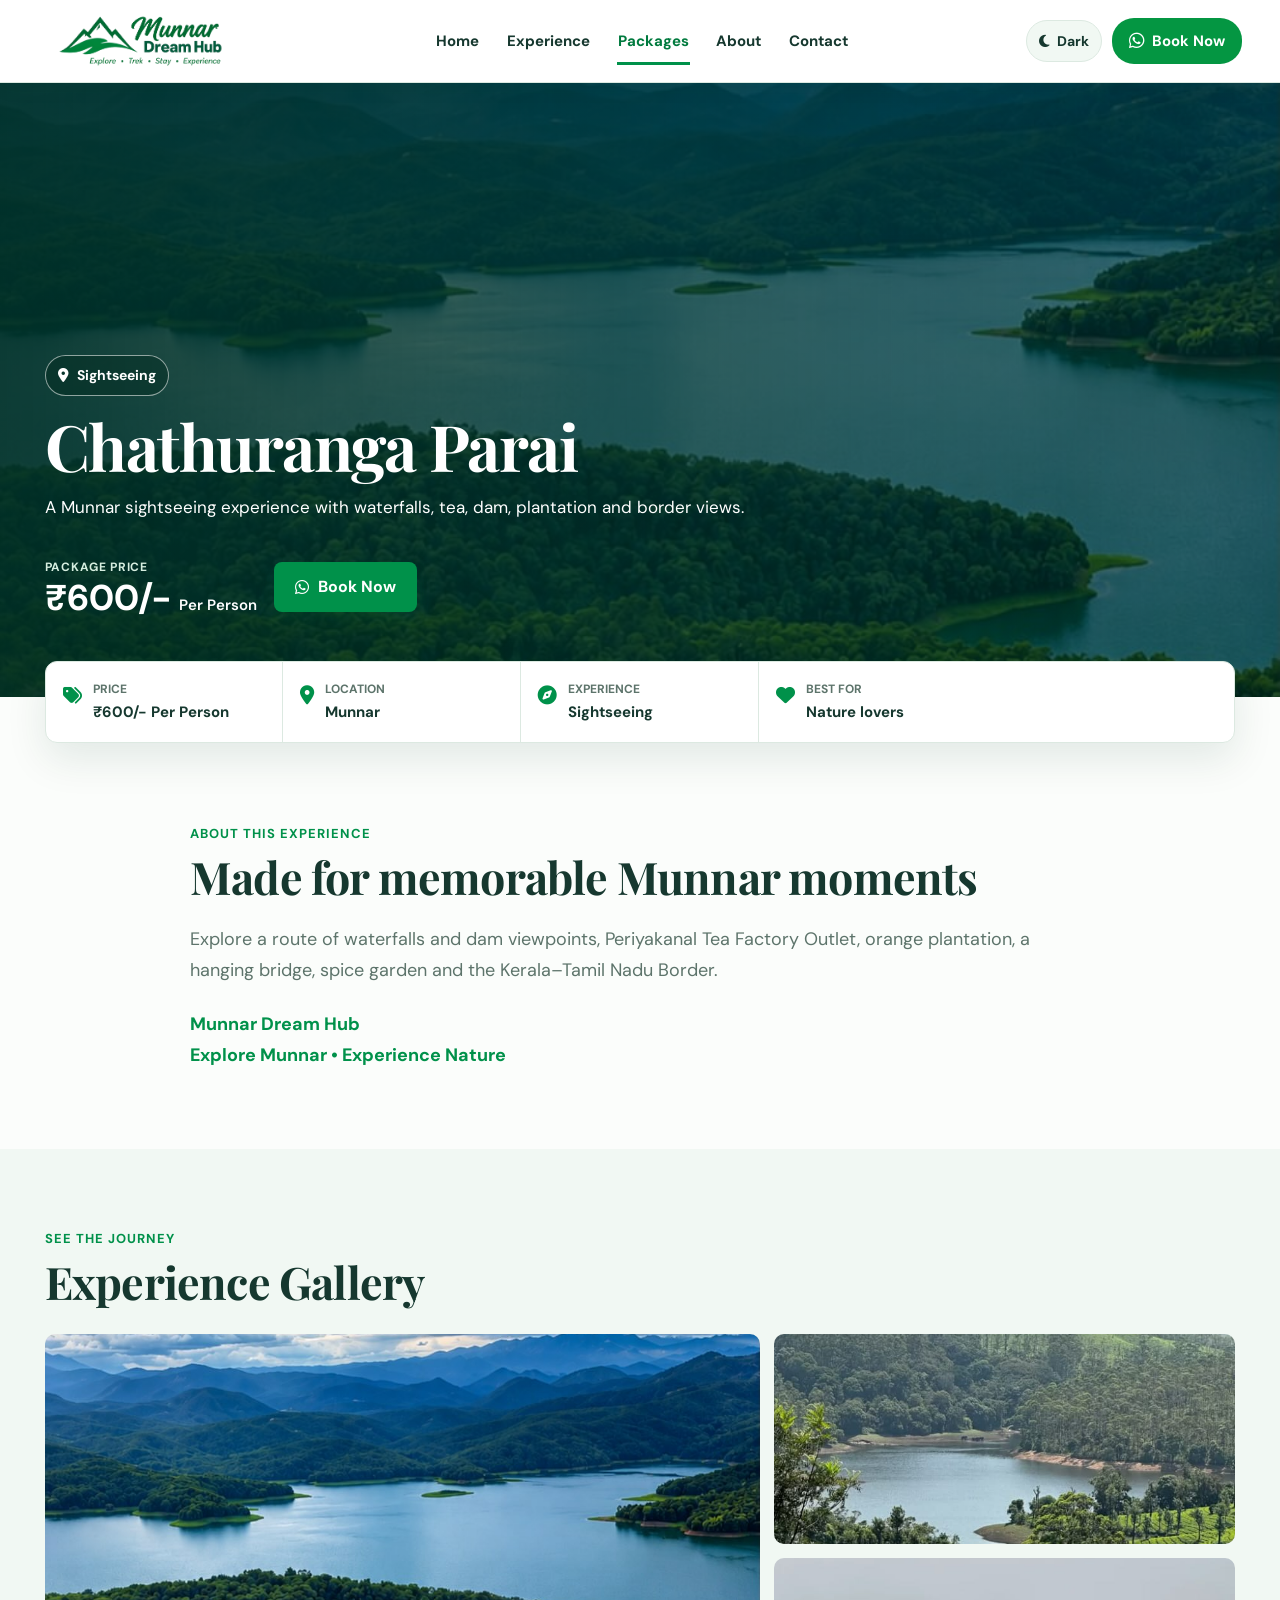
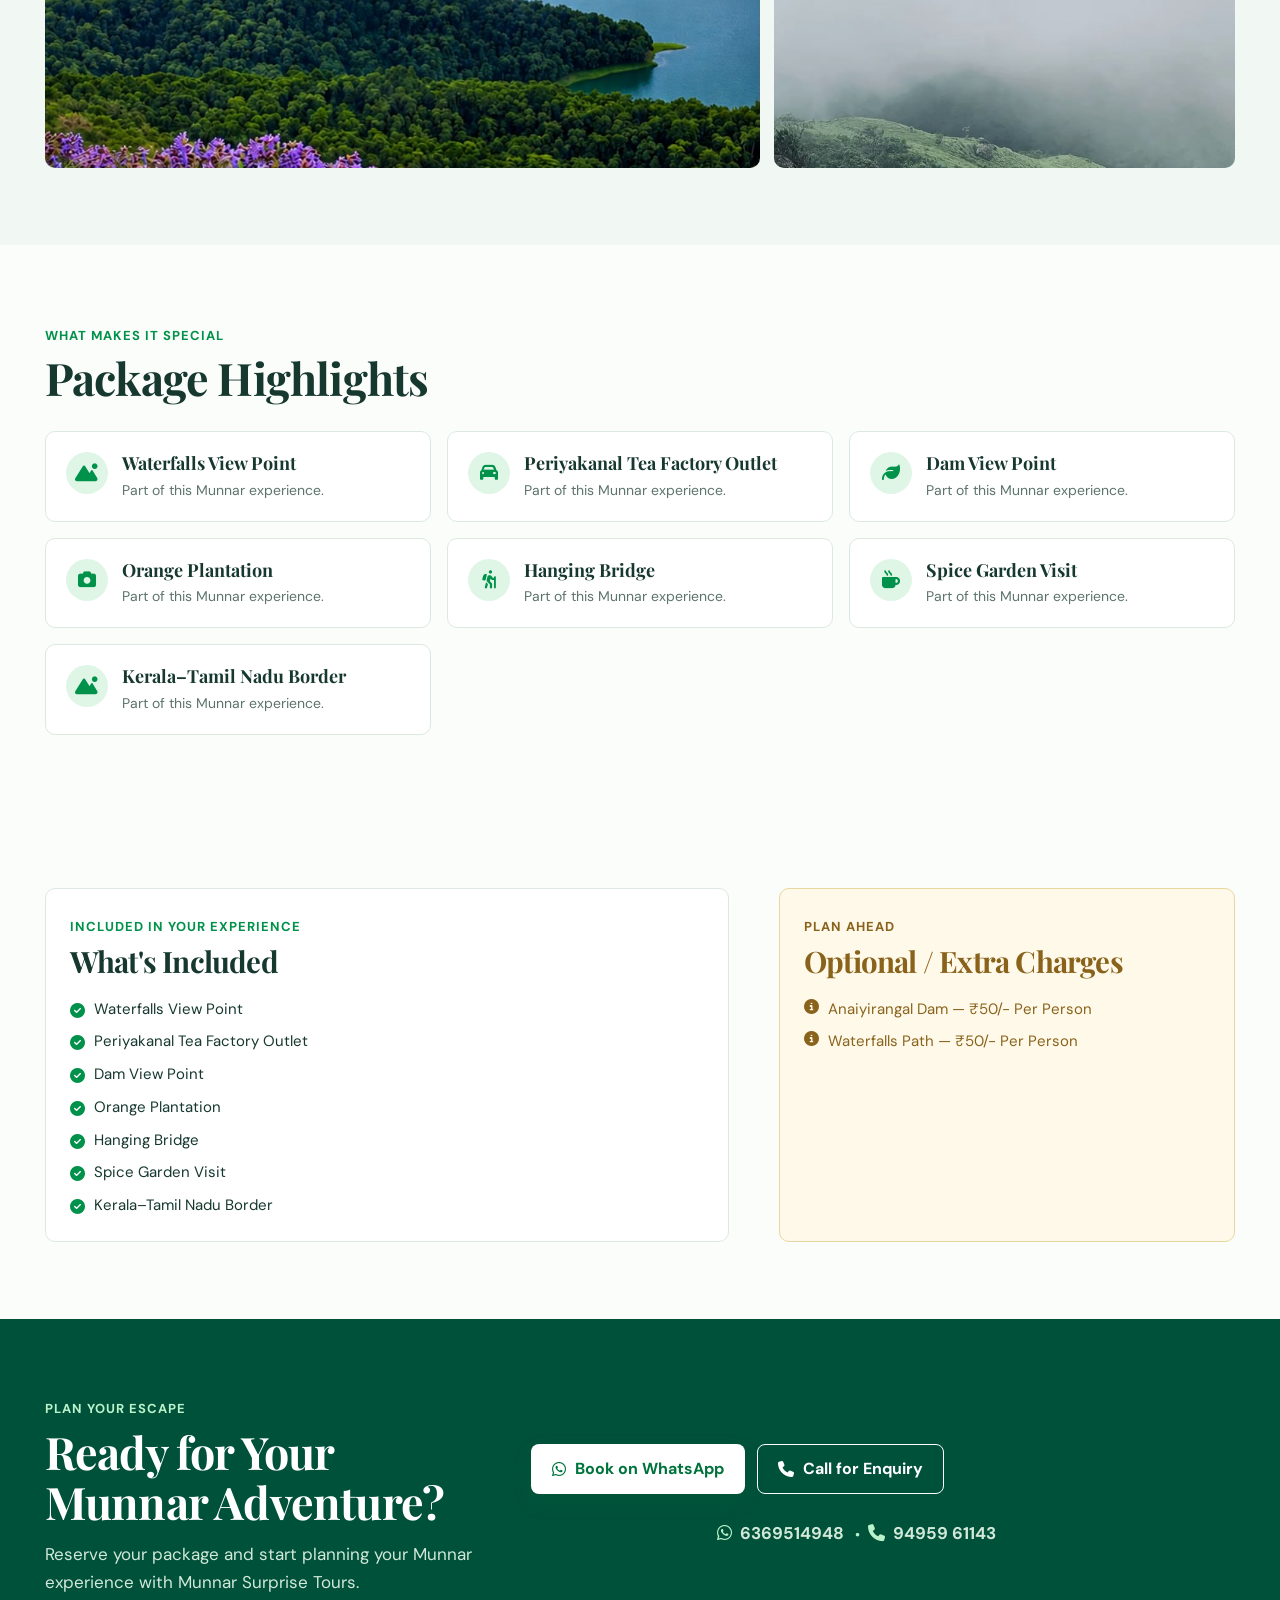
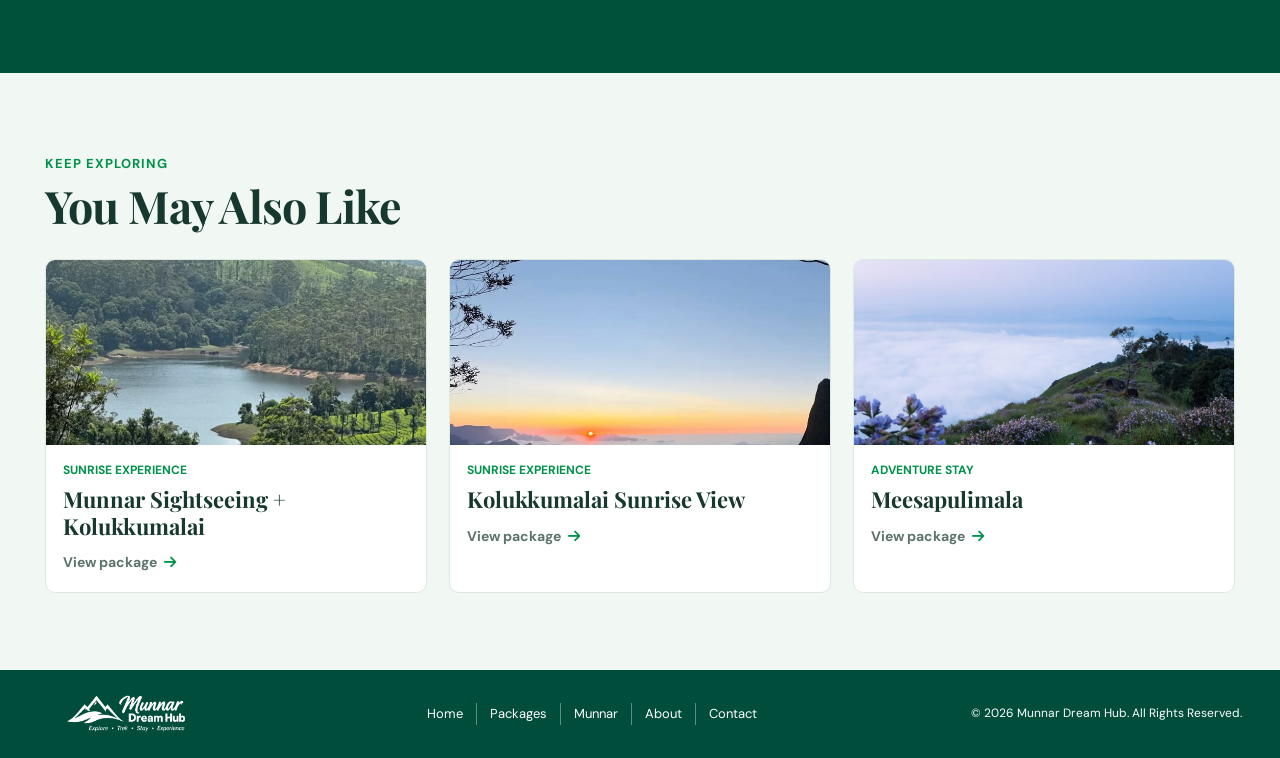
==== pages/chathuranga-parai.html @ 33ad2d3d "first commit" ====
<!doctype html>
<html lang="en">

<head>
  <base href="../">
  <meta charset="utf-8">
  <meta name="viewport" content="width=device-width, initial-scale=1">
  <meta name="theme-color" content="#006c3c">
  <title>Chathuranga Parai Sightseeing Tour | Munnar Surprise Tours</title>
  <meta name="description"
    content="Discover Chathuranga Parai with waterfalls, tea factory, dam, plantation, bridge and border views in Munnar.">
  <link rel="canonical" href="https://munnarsurprisetours.netlify.app/pages/chathuranga-parai.html">
  <meta property="og:title" content="Chathuranga Parai Sightseeing Tour | Munnar Surprise Tours">
  <meta property="og:description"
    content="A Munnar sightseeing experience with waterfalls, tea, dam, plantation and border views.">
  <meta property="og:image" content="https://munnarsurprisetours.netlify.app/assets/img/background-image.jpeg">
  <meta property="og:type" content="website">
  <link rel="preconnect" href="https://fonts.googleapis.com">
  <link rel="preconnect" href="https://fonts.gstatic.com" crossorigin>
  <link
    href="https://fonts.googleapis.com/css2?family=DM+Sans:wght@400;500;600;700&family=Playfair+Display:wght@600;700&family=Caveat:wght@500;600&display=swap"
    rel="stylesheet">
  <link rel="stylesheet" href="assets/vendor/fontawesome/css/all.min.css">
  <script>try { document.documentElement.dataset.theme = localStorage.getItem("munnar-surprise-theme") || (matchMedia("(prefers-color-scheme: dark)").matches ? "dark" : "light"); } catch (error) { document.documentElement.dataset.theme = "light"; }</script>
  <link rel="stylesheet" href="assets/css/style.css">
</head>

<body class="detail-page" data-package-slug="chathuranga-parai">
  <header class="site-header"><a class="brand" href="index.html" aria-label="Munnar Dream Hub home"><img
        src="assets/img/logo.png" alt="Munnar Dream Hub"></a>
    <nav class="desktop-nav" aria-label="Main navigation"><a href="index.html">Home</a><a href="index.html#experiences">Experience</a><a class="active"
        href="index.html#packages">Packages</a><a
        href="index.html#about">About</a><a href="index.html#contact">Contact</a></nav>
    <div class="header-actions"><button class="theme-toggle" type="button" data-theme-toggle
        aria-label="Switch to dark mode" aria-pressed="false"></button><a class="whatsapp top-wa"
        href="https://wa.me/916369514948" target="_blank" rel="noopener"><i class="fa-brands fa-whatsapp"></i><span>Book
          Now</span></a></div><button class="menu-btn" id="menuBtn" aria-label="Open navigation" aria-expanded="false"
      aria-controls="mobileNav"><i class="fa-solid fa-bars"></i></button>
  </header>
  <nav class="mobile-nav" id="mobileNav" aria-label="Mobile navigation"><a href="index.html">Home</a><a href="index.html#experiences">Experience</a><a class="active"
      href="index.html#packages">Packages</a><a
      href="index.html#about">About</a><a href="index.html#contact">Contact</a>
    <div class="mobile-nav-actions"><button class="theme-toggle" type="button" data-theme-toggle
        aria-label="Switch to dark mode" aria-pressed="false"></button><a class="whatsapp"
        href="https://wa.me/916369514948" target="_blank" rel="noopener"><i class="fa-brands fa-whatsapp"></i> Book
        Now</a></div>
  </nav>
  <main id="packageDetailPage"></main>
  <footer><a class="footer-brand" href="index.html"><img src="assets/img/logo.png" alt="Munnar Dream Hub"></a>
    <div class="footer-links"><a href="index.html">Home</a><a href="index.html#packages">Packages</a><a
        href="index.html#experiences">Munnar</a><a href="index.html#about">About</a><a
        href="index.html#contact">Contact</a></div>
    <div class="footer-right"><small>© 2026 Munnar Dream Hub. All Rights Reserved.</small></div>
  </footer>
  <script src="assets/js/package-data.js"></script>
  <script src="assets/js/theme.js"></script>
  <script src="assets/js/package-detail.js"></script>
</body>

</html>
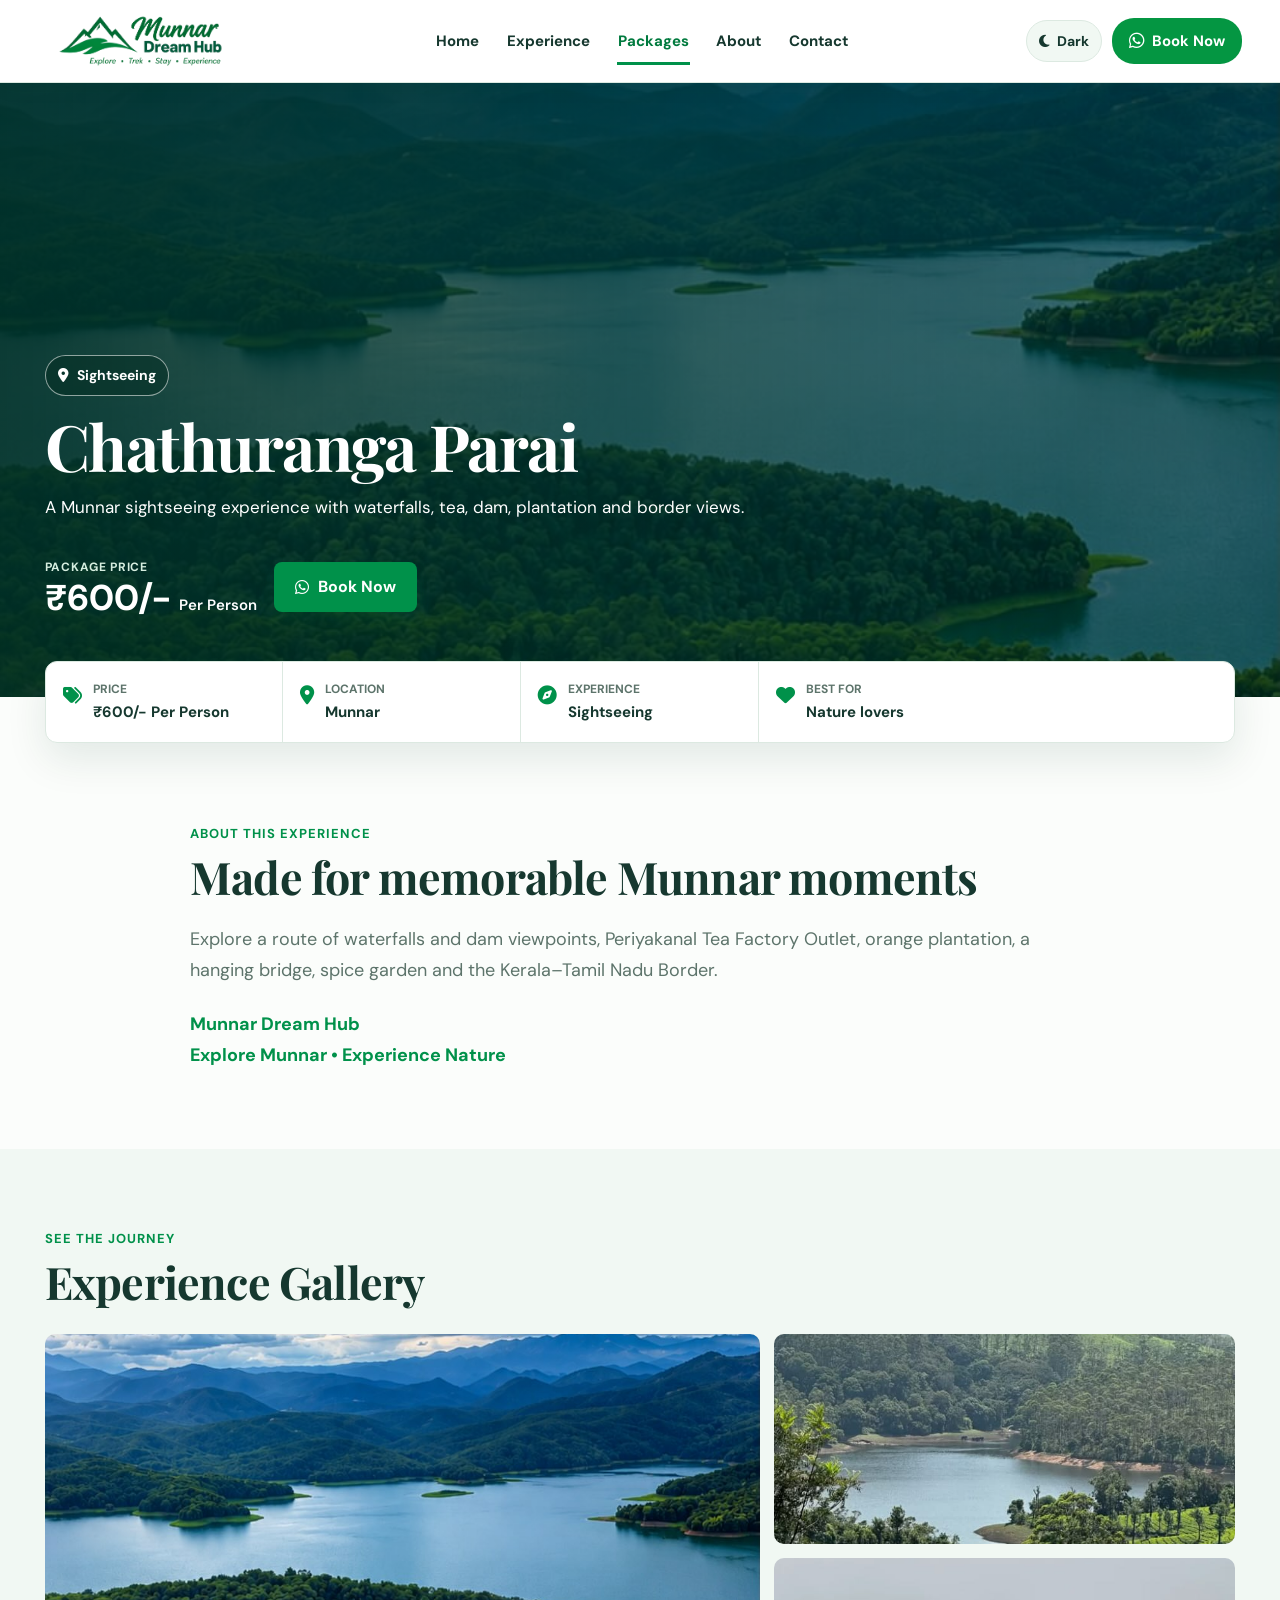
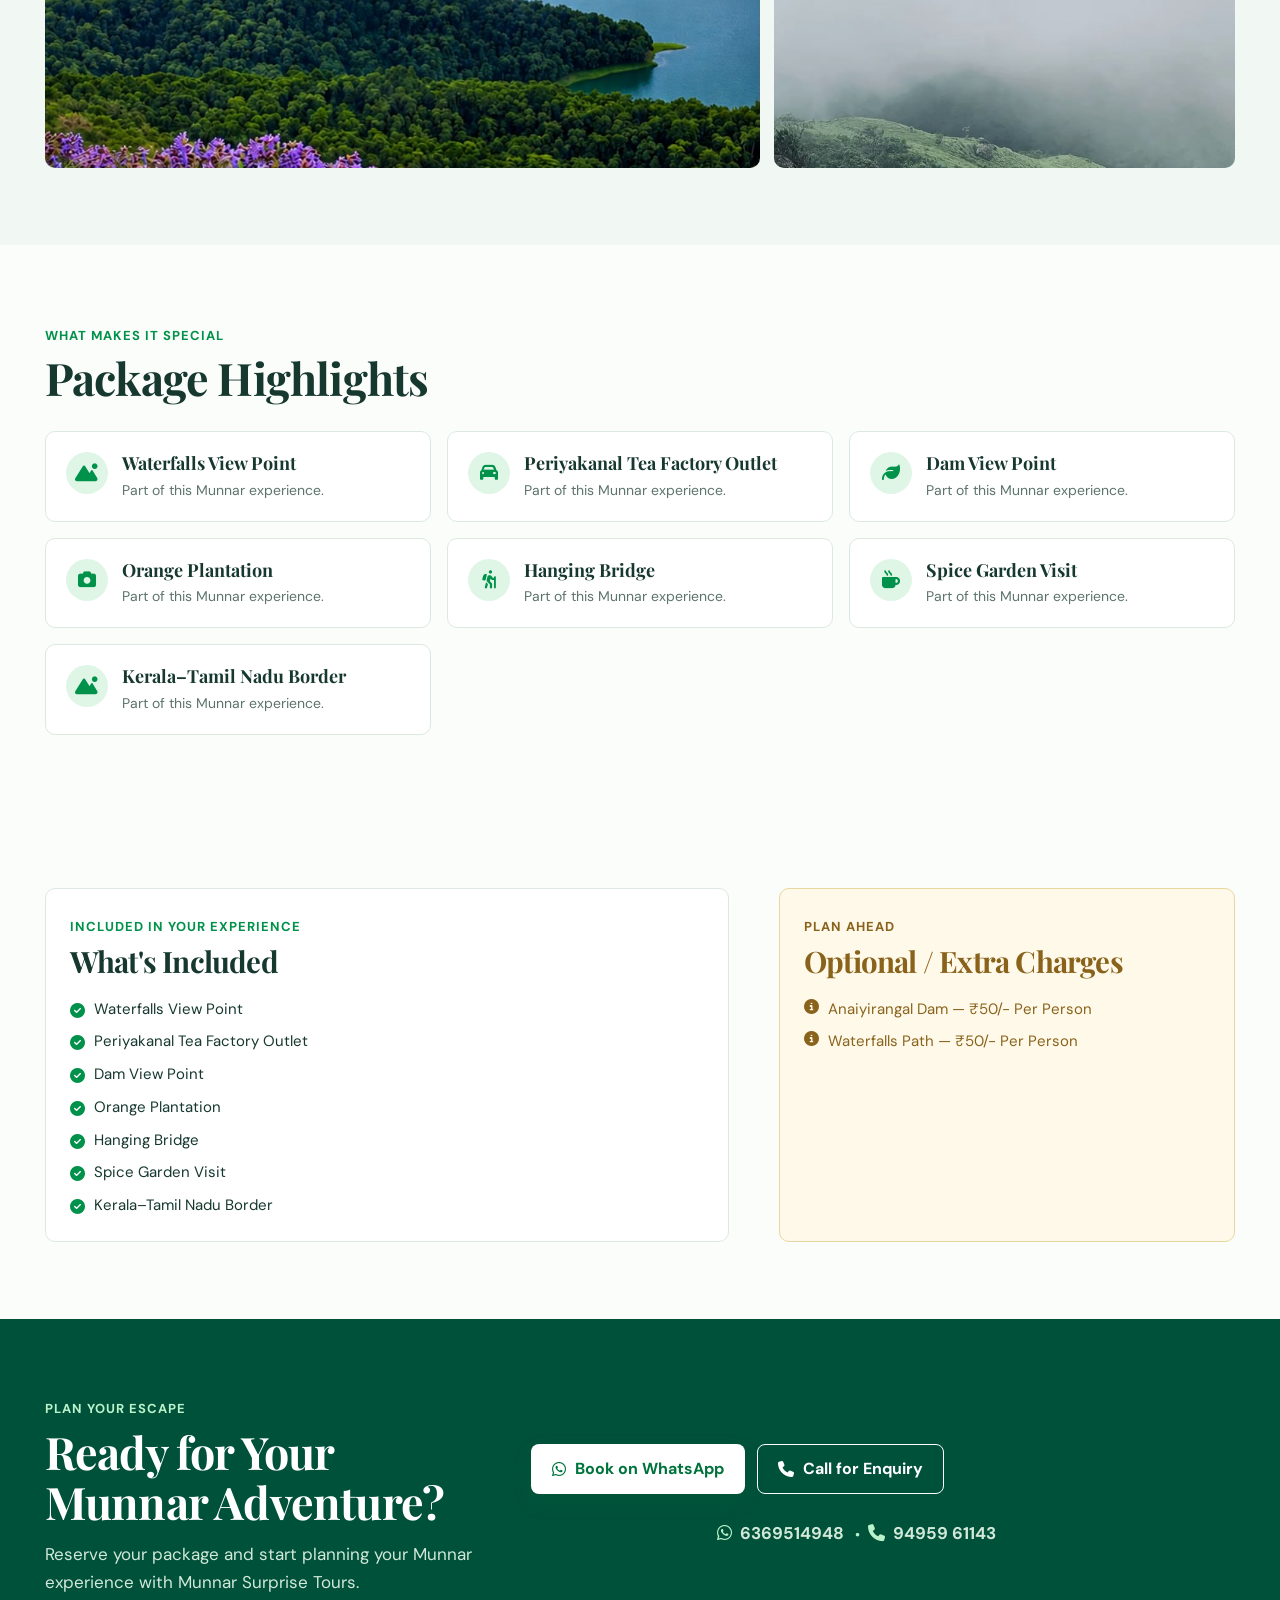
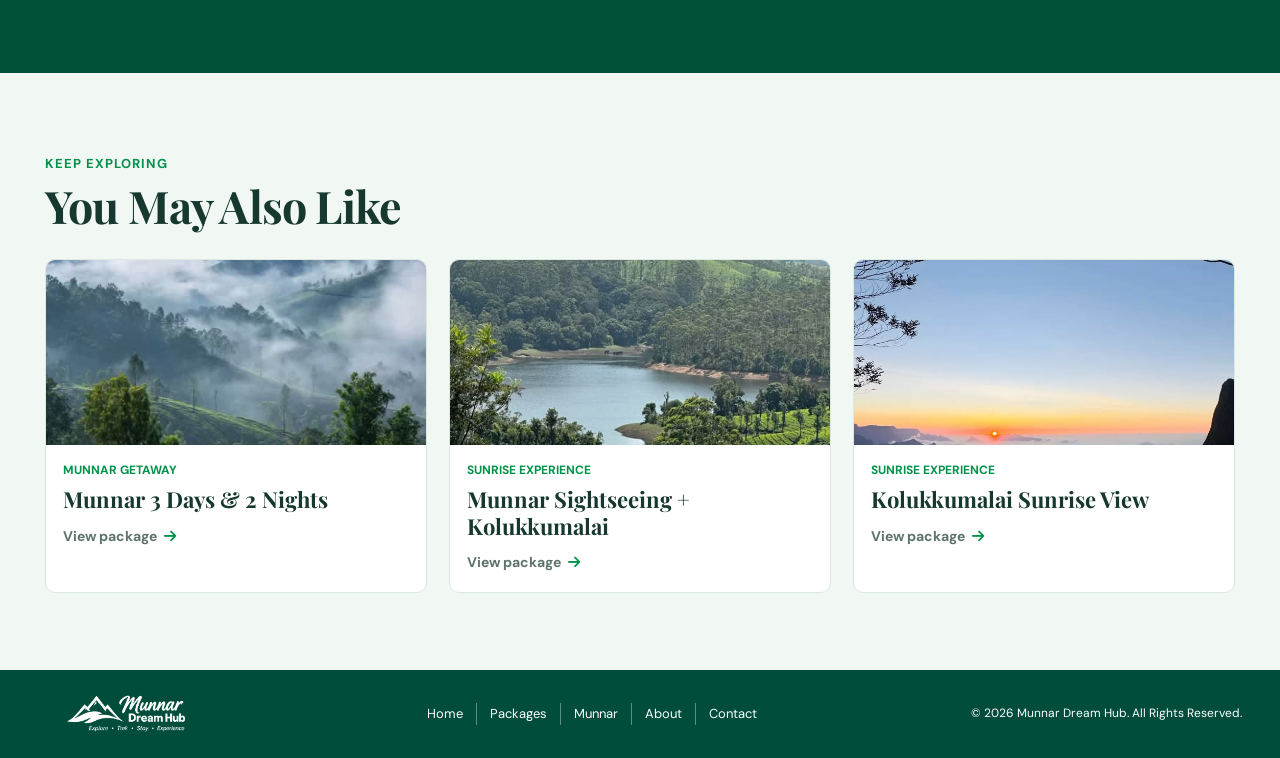
==== commit 3b0d71b9: "Update project files" ====
--- a/pages/chathuranga-parai.html
+++ b/pages/chathuranga-parai.html
@@ -21,7 +21,7 @@
     href="https://fonts.googleapis.com/css2?family=DM+Sans:wght@400;500;600;700&family=Playfair+Display:wght@600;700&family=Caveat:wght@500;600&display=swap"
     rel="stylesheet">
   <link rel="stylesheet" href="assets/vendor/fontawesome/css/all.min.css">
-  <script>try { document.documentElement.dataset.theme = localStorage.getItem("munnar-surprise-theme") || (matchMedia("(prefers-color-scheme: dark)").matches ? "dark" : "light"); } catch (error) { document.documentElement.dataset.theme = "light"; }</script>
+  <script>try { document.documentElement.dataset.theme = localStorage.getItem("munnar-surprise-theme") || "light"; } catch (error) { document.documentElement.dataset.theme = "light"; }</script>
   <link rel="stylesheet" href="assets/css/style.css">
 </head>
 
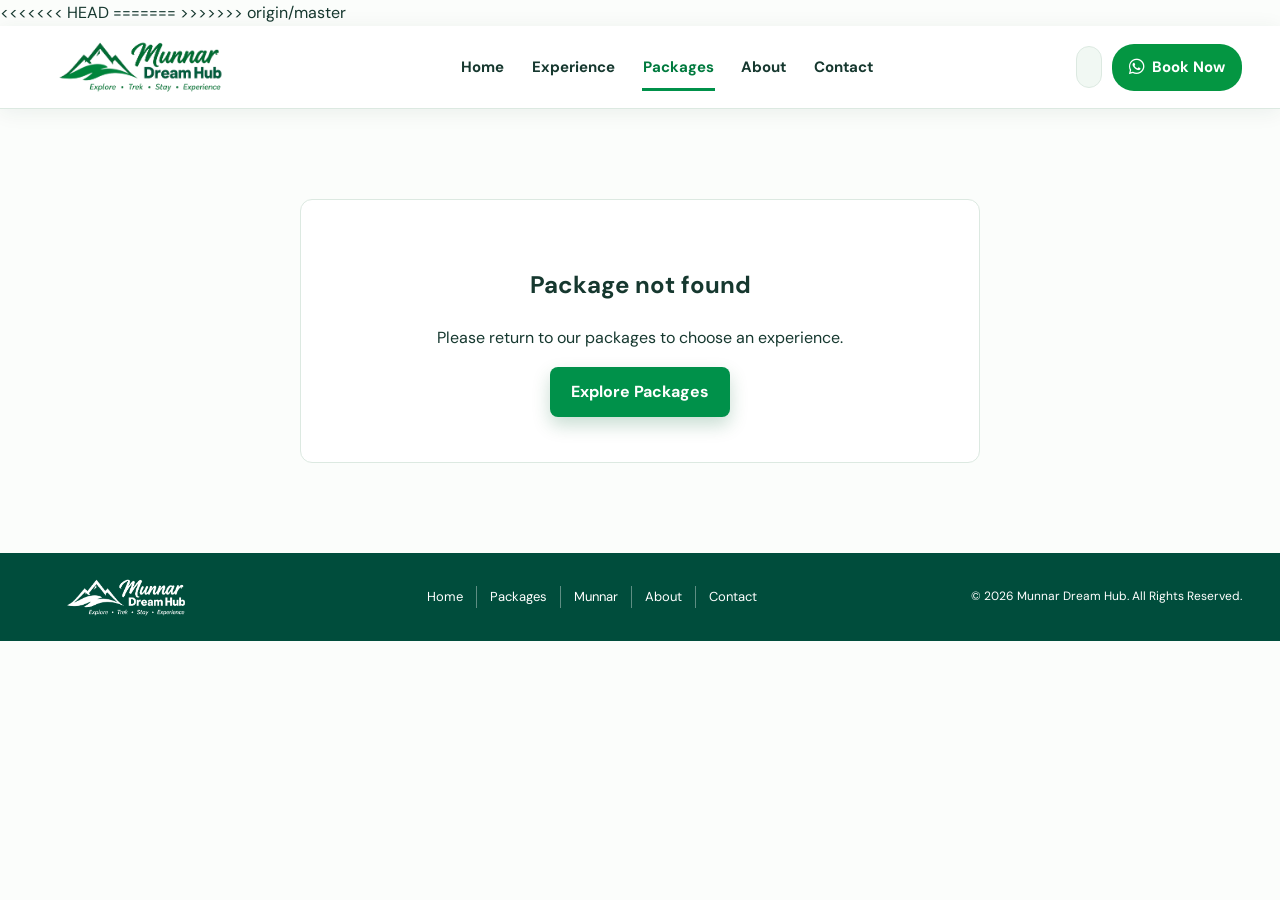
==== commit 6d52a7a9: "Merge master into main" ====
--- a/pages/chathuranga-parai.html
+++ b/pages/chathuranga-parai.html
@@ -21,7 +21,11 @@
     href="https://fonts.googleapis.com/css2?family=DM+Sans:wght@400;500;600;700&family=Playfair+Display:wght@600;700&family=Caveat:wght@500;600&display=swap"
     rel="stylesheet">
   <link rel="stylesheet" href="assets/vendor/fontawesome/css/all.min.css">
+<<<<<<< HEAD
+  <script>try { document.documentElement.dataset.theme = localStorage.getItem("munnar-surprise-theme") || (matchMedia("(prefers-color-scheme: dark)").matches ? "dark" : "light"); } catch (error) { document.documentElement.dataset.theme = "light"; }</script>
+=======
   <script>try { document.documentElement.dataset.theme = localStorage.getItem("munnar-surprise-theme") || "light"; } catch (error) { document.documentElement.dataset.theme = "light"; }</script>
+>>>>>>> origin/master
   <link rel="stylesheet" href="assets/css/style.css">
 </head>
 
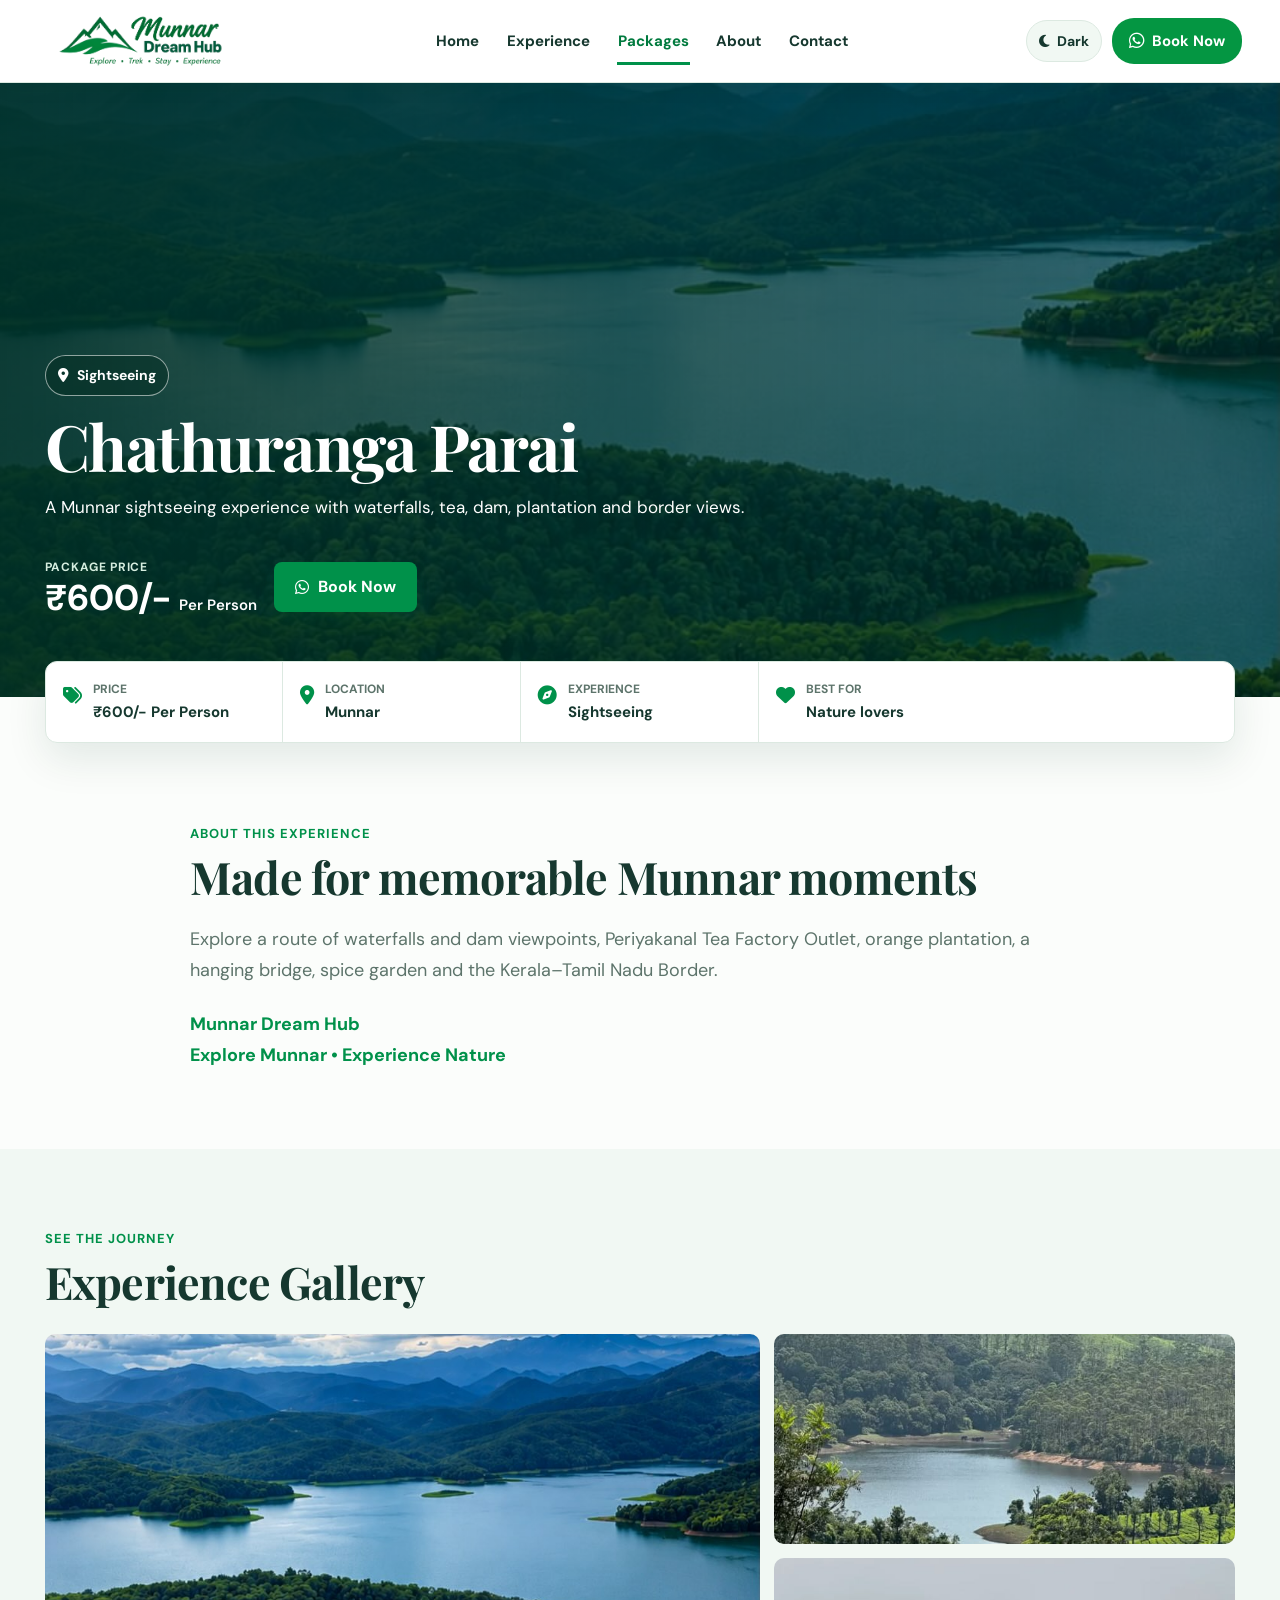
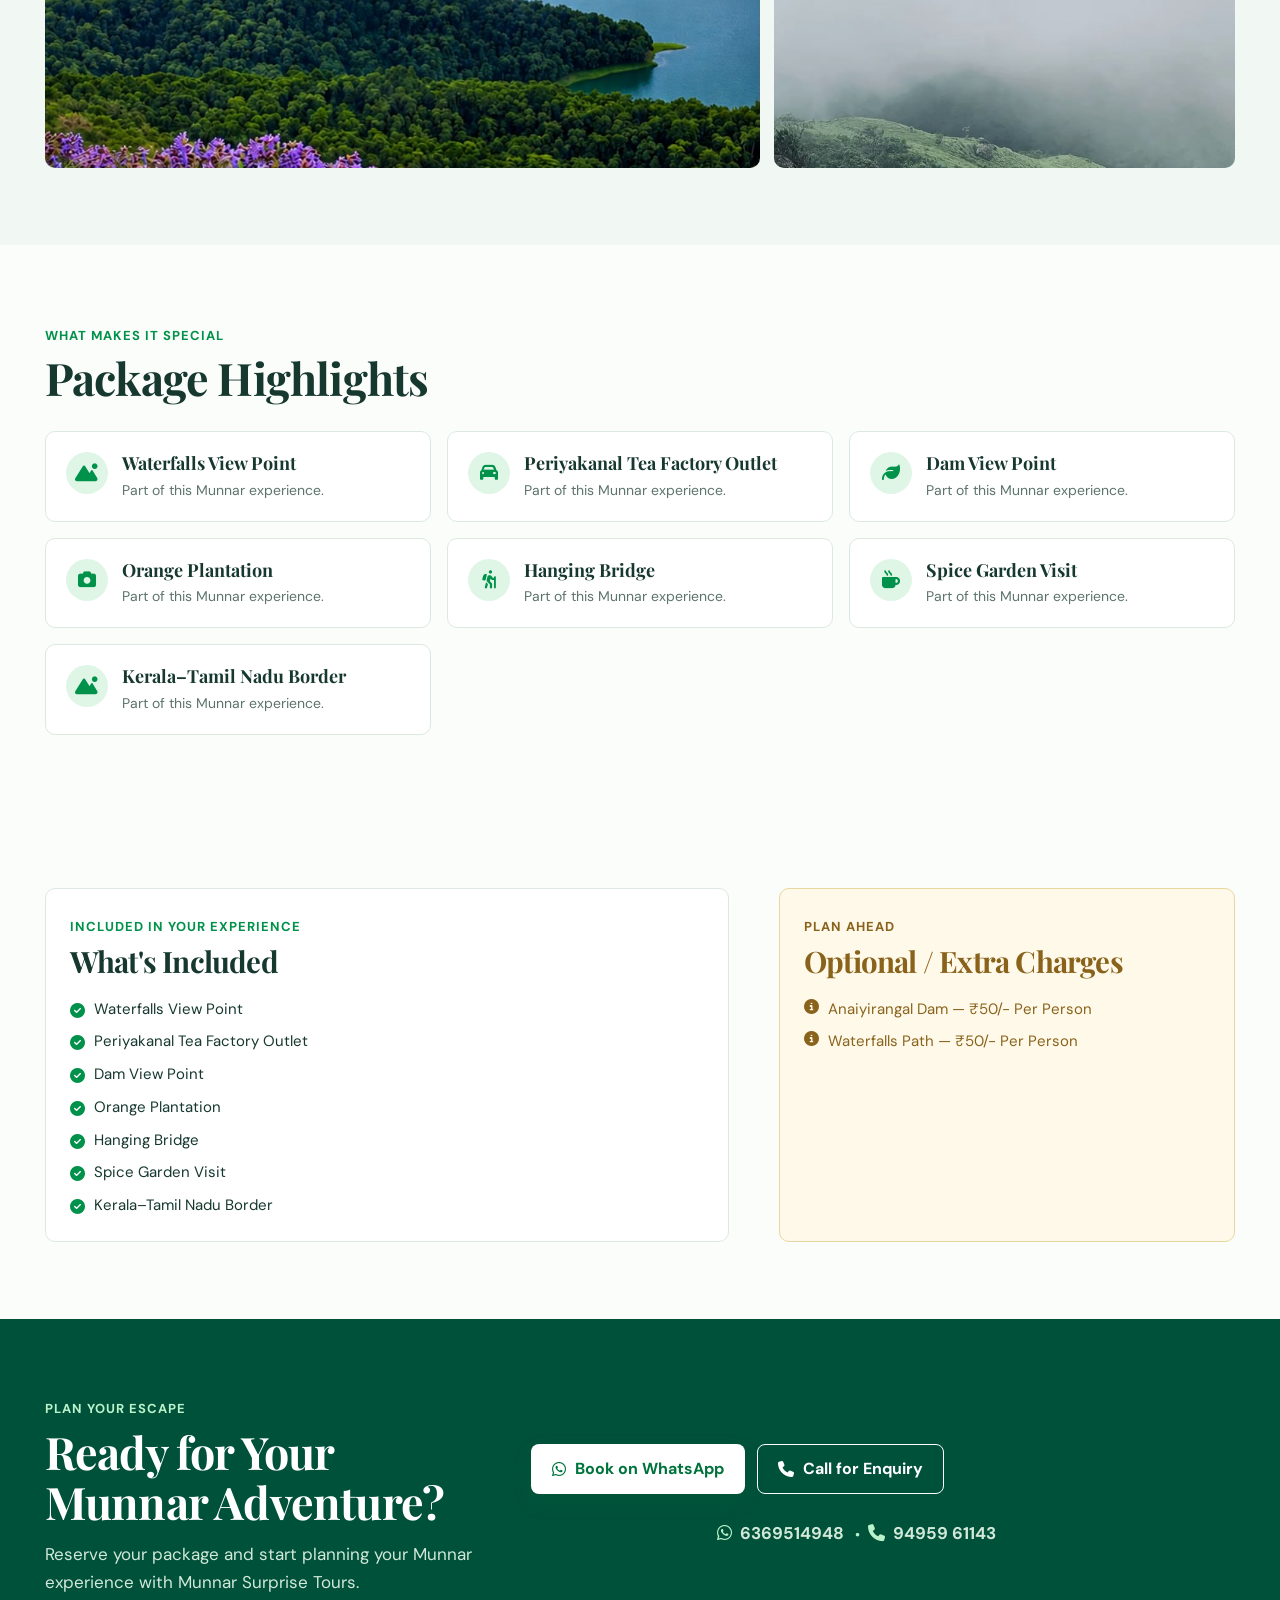
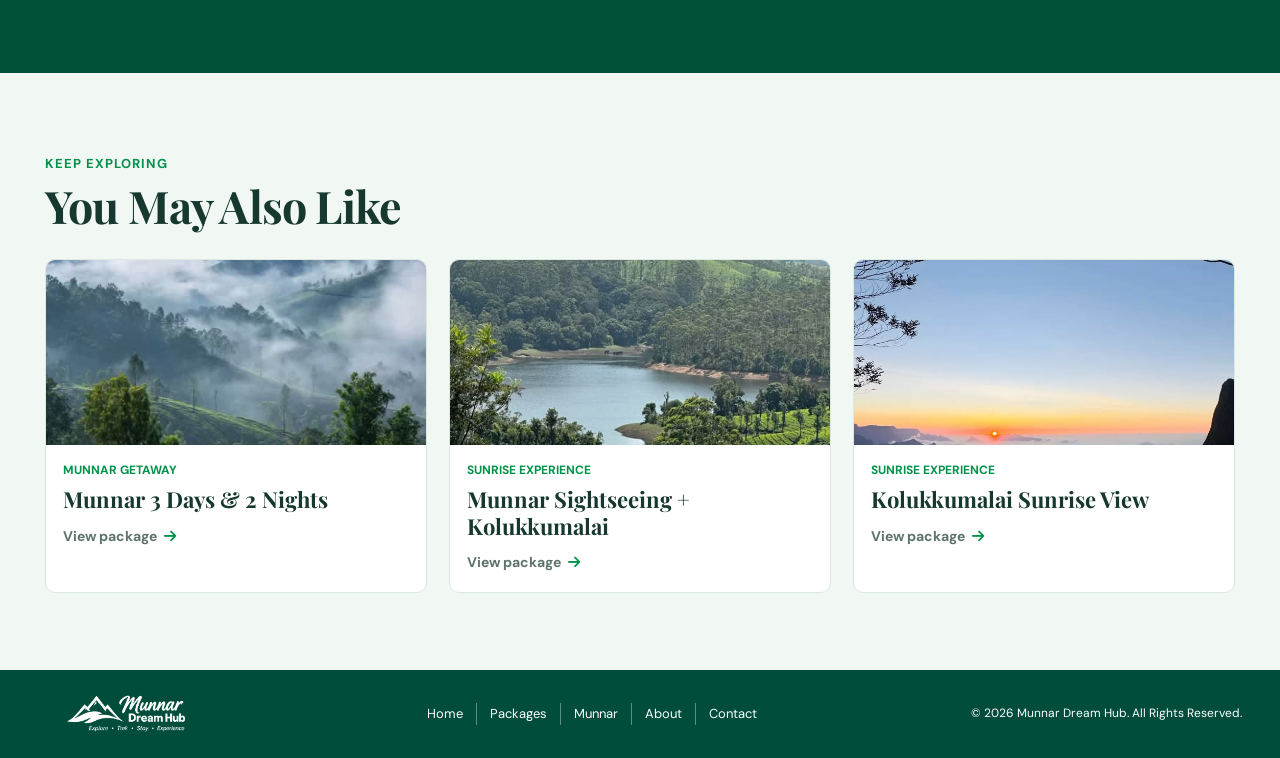
==== commit 6e827b3f: "Package Problem Solve" ====
--- a/pages/chathuranga-parai.html
+++ b/pages/chathuranga-parai.html
@@ -21,11 +21,7 @@
     href="https://fonts.googleapis.com/css2?family=DM+Sans:wght@400;500;600;700&family=Playfair+Display:wght@600;700&family=Caveat:wght@500;600&display=swap"
     rel="stylesheet">
   <link rel="stylesheet" href="assets/vendor/fontawesome/css/all.min.css">
-<<<<<<< HEAD
-  <script>try { document.documentElement.dataset.theme = localStorage.getItem("munnar-surprise-theme") || (matchMedia("(prefers-color-scheme: dark)").matches ? "dark" : "light"); } catch (error) { document.documentElement.dataset.theme = "light"; }</script>
-=======
   <script>try { document.documentElement.dataset.theme = localStorage.getItem("munnar-surprise-theme") || "light"; } catch (error) { document.documentElement.dataset.theme = "light"; }</script>
->>>>>>> origin/master
   <link rel="stylesheet" href="assets/css/style.css">
 </head>
 
